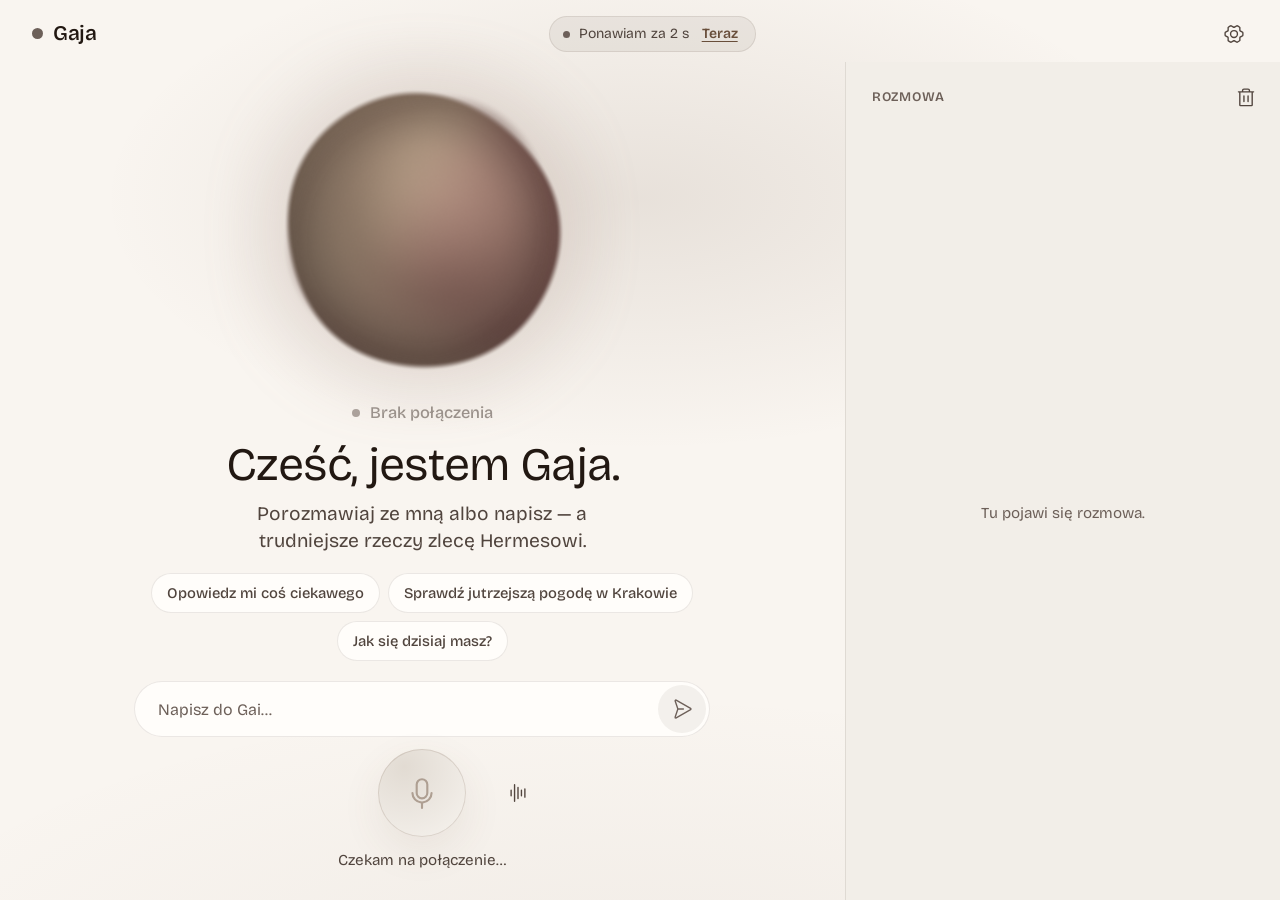
==== web/index.html @ 7e1a247a "Gaja voice adapter: baseline import Realtime Polish-first voice adapter (STT -> local LLM -> TTS) wi" ====
<!doctype html>
<html lang="pl">
<head>
  <meta charset="utf-8">
  <meta name="viewport" content="width=device-width, initial-scale=1, viewport-fit=cover">
  <meta name="color-scheme" content="dark light">
  <meta name="theme-color" content="#14110f" media="(prefers-color-scheme: dark)">
  <meta name="theme-color" content="#f6f2ec" media="(prefers-color-scheme: light)">
  <meta name="description" content="Gaja — głosowy asystent">
  <meta name="mobile-web-app-capable" content="yes">
  <meta name="apple-mobile-web-app-capable" content="yes">
  <meta name="apple-mobile-web-app-title" content="Gaja">
  <meta name="apple-mobile-web-app-status-bar-style" content="black-translucent">
  <title>Gaja</title>
  <link rel="manifest" href="manifest.webmanifest">
  <link rel="icon" href="icon.svg" type="image/svg+xml">
  <link rel="apple-touch-icon" href="icons/apple-touch-icon.png">
  <link rel="preload" href="fonts/bricolage-grotesque-latin.woff2" as="font" type="font/woff2" crossorigin>
  <link rel="stylesheet" href="style.css">
  <script>
    // set the theme before first paint (no flash): the saved choice, else the system's
    try { var th = JSON.parse(localStorage.getItem('gaja.settings') || '{}').theme; if (th === 'light' || th === 'dark') document.documentElement.dataset.theme = th; } catch (e) {}
  </script>
</head>
<body data-state="idle" data-emotion="neutral" data-empty="true" data-input="closed">
<div class="app" id="app">

  <header class="top">
    <h1 class="brand"><span class="brand-dot" aria-hidden="true"></span>Gaja</h1>
    <div class="sttnote" id="sttnote" role="status" hidden>
      <span class="sttnote-dot" aria-hidden="true"></span>
      <span id="sttnote-text">Mowa: tryb awaryjny</span>
    </div>
    <div class="conn" id="conn" role="status" hidden>
      <span class="conn-dot" aria-hidden="true"></span>
      <span id="conn-text">Łączę…</span>
      <button type="button" class="conn-retry" id="conn-retry" hidden data-i18n="conn.retry_now">Teraz</button>
    </div>
    <button type="button" class="icon-btn" id="btn-settings" data-i18n-aria="top.settings" aria-label="Ustawienia" aria-haspopup="dialog">
      <svg class="ico" aria-hidden="true"><use href="icons.svg#i-settings"/></svg>
    </button>
  </header>

  <div class="metrics" id="metrics" hidden role="group" data-i18n-aria="metrics.title" aria-label="Metryki opóźnień"></div>

  <div class="body" id="body">

    <main class="stage" id="stage">
      <div class="orb-wrap" id="orb-wrap">
        <canvas id="orb" aria-hidden="true"></canvas>
        <div class="orb-hit" id="orb-hit" aria-hidden="true"></div>
      </div>

      <div class="status" id="status" role="status" aria-live="polite">
        <span class="status-dot" aria-hidden="true"></span>
        <span class="status-text" id="status-text"></span>
      </div>

      <section class="empty" id="empty">
        <p class="empty-title" data-i18n="empty.title">Cześć, jestem Gaja.</p>
        <p class="empty-sub" data-i18n="empty.sub">Porozmawiaj ze mną albo napisz.</p>
        <div class="suggest" id="suggest" role="group" data-i18n-aria="empty.try" aria-label="Na początek"></div>
      </section>
    </main>

    <section class="chat" id="chat" data-i18n-aria="chat.region" aria-label="Rozmowa z Gają">
      <div class="chat-head">
        <h2 data-i18n="chat.title">Rozmowa</h2>
        <button type="button" class="icon-btn small" id="btn-clear" data-i18n-aria="chat.clear" data-i18n-title="chat.clear" aria-label="Wyczyść rozmowę">
          <svg class="ico" aria-hidden="true"><use href="icons.svg#i-trash"/></svg>
        </button>
      </div>
      <div class="chat-scroll" id="chat-scroll" tabindex="-1">
        <ol class="log" id="log"></ol>
      </div>
    </section>

    <div class="dock" id="dock">
      <div class="hermes" id="hermes" hidden></div>
      <section class="notice" id="notice" role="alert" hidden></section>

      <form class="typebar" id="typebar" autocomplete="off">
        <label class="sr-only" for="text-input" data-i18n="input.label">Napisz do Gai</label>
        <input id="text-input" type="text" enterkeyhint="send" data-i18n-ph="input.placeholder" placeholder="Napisz do Gai…" autocomplete="off" autocapitalize="sentences" maxlength="1000">
        <button type="submit" class="icon-btn send" id="btn-send" data-i18n-aria="input.send" aria-label="Wyślij">
          <svg class="ico" aria-hidden="true"><use href="icons.svg#i-send"/></svg>
        </button>
      </form>

      <div class="controls">
        <button type="button" class="icon-btn" id="btn-keyboard" data-i18n-aria="ctl.keyboard" aria-label="Pisz zamiast mówić" aria-pressed="false" aria-controls="typebar">
          <svg class="ico" aria-hidden="true"><use href="icons.svg#i-keyboard"/></svg>
        </button>

        <button type="button" class="mic" id="btn-mic" aria-label="Włącz mikrofon" aria-pressed="false">
          <span class="mic-ring" aria-hidden="true"></span>
          <svg class="ico ico-mic" aria-hidden="true"><use href="icons.svg#i-mic"/></svg>
          <svg class="ico ico-stop" aria-hidden="true"><use href="icons.svg#i-stop"/></svg>
        </button>

        <button type="button" class="icon-btn" id="btn-mode" aria-label="Tryb: wolne ręce">
          <svg class="ico ico-hf" aria-hidden="true"><use href="icons.svg#i-wave"/></svg>
          <svg class="ico ico-ptt" aria-hidden="true"><use href="icons.svg#i-record"/></svg>
        </button>
      </div>
      <p class="hint" id="hint"></p>
    </div>
  </div>
</div>

<div class="backdrop" id="backdrop" hidden></div>

<section class="sheet settings" id="settings" role="dialog" aria-modal="true" aria-labelledby="settings-title" inert>
  <div class="sheet-grip" id="settings-grip"><span class="grip-bar"></span></div>
  <div class="sheet-head">
    <h2 id="settings-title" data-i18n="settings.title">Ustawienia</h2>
    <button type="button" class="icon-btn small" id="settings-close" data-i18n-aria="settings.close" aria-label="Zamknij ustawienia">
      <svg class="ico" aria-hidden="true"><use href="icons.svg#i-close"/></svg>
    </button>
  </div>

  <div class="sheet-scroll">
    <div class="field" role="radiogroup" aria-labelledby="f-lang">
      <span class="field-label" id="f-lang" data-i18n="settings.lang">Język rozmowy</span>
      <div class="seg" data-setting="lang">
        <label><input type="radio" name="lang" value="pl"><span data-i18n="settings.lang_pl">Polski</span></label>
        <label><input type="radio" name="lang" value="en"><span data-i18n="settings.lang_en">English</span></label>
        <label><input type="radio" name="lang" value="auto"><span data-i18n="settings.lang_auto">Auto</span></label>
      </div>
      <p class="field-note" data-i18n="settings.lang_note"></p>
    </div>

    <div class="field" role="radiogroup" aria-labelledby="f-tts">
      <span class="field-label" id="f-tts" data-i18n="settings.voice">Głos</span>
      <div class="voices" id="voices"></div>
      <p class="field-note" id="voice-note"></p>
    </div>

    <div class="field" role="radiogroup" aria-labelledby="f-mode">
      <span class="field-label" id="f-mode" data-i18n="settings.mode">Mikrofon</span>
      <div class="seg" data-setting="mode">
        <label><input type="radio" name="mode" value="handsfree"><span data-i18n="settings.mode_hf">Wolne ręce</span></label>
        <label><input type="radio" name="mode" value="ptt"><span data-i18n="settings.mode_ptt">Przytrzymaj</span></label>
      </div>
      <p class="field-note" id="mode-note"></p>
    </div>

    <div class="field">
      <label class="field-label" for="set-mic" data-i18n="settings.mic_device">Urządzenie wejściowe</label>
      <select id="set-mic" class="select"></select>
      <p class="field-note" id="mic-note"></p>
    </div>

    <div class="field row">
      <div class="field-text">
        <label class="field-title" for="set-bargein" data-i18n="settings.bargein">Przerywanie głosem</label>
        <p class="field-note" data-i18n="settings.bargein_note"></p>
      </div>
      <span class="switch">
        <input id="set-bargein" type="checkbox" role="switch">
        <span class="switch-track" aria-hidden="true"></span>
      </span>
    </div>

    <div class="field" role="radiogroup" aria-labelledby="f-theme">
      <span class="field-label" id="f-theme" data-i18n="settings.theme">Wygląd</span>
      <div class="seg" data-setting="theme">
        <label><input type="radio" name="theme" value="system"><span data-i18n="settings.theme_system">Systemowy</span></label>
        <label><input type="radio" name="theme" value="light"><span data-i18n="settings.theme_light">Jasny</span></label>
        <label><input type="radio" name="theme" value="dark"><span data-i18n="settings.theme_dark">Ciemny</span></label>
      </div>
    </div>

    <div class="field row">
      <div class="field-text">
        <label class="field-title" for="set-metrics" data-i18n="settings.metrics">Pokaż metryki</label>
        <p class="field-note" data-i18n="settings.metrics_note"></p>
      </div>
      <span class="switch">
        <input id="set-metrics" type="checkbox" role="switch">
        <span class="switch-track" aria-hidden="true"></span>
      </span>
    </div>

    <div class="diag">
      <span class="field-label" data-i18n="settings.diag">Diagnostyka</span>
      <p class="settings-foot" id="settings-foot"></p>
    </div>

    <div class="field">
      <a class="btn small" href="record.html" id="set-record">
        <svg class="ico" aria-hidden="true"><use href="icons.svg#i-record"/></svg><span data-i18n="settings.record_link">Nagraj próbki słowa kluczowego</span>
      </a>
    </div>
  </div>
</section>

<div class="toast" id="toast" role="alert" hidden></div>

<script type="module" src="app.js"></script>
</body>
</html>
---- web/style.css ----
/* Gaja - a voice-first companion.
   One living element (the orb), a calm transcript, one primary control.
   OKLCH tokens, dark + light (system by default, `data-theme` overrides).
   Shape system: pills for anything you touch, 28px sheets, 22px cards, 20px bubbles. */

@font-face {
  font-family: 'Bricolage Grotesque';
  src: url('fonts/bricolage-grotesque-latin-ext.woff2') format('woff2');
  font-weight: 200 800;
  font-display: swap;
  unicode-range: U+0100-02BA, U+02BD-02C5, U+02C7-02CC, U+02CE-02D7, U+02DD-02FF, U+0304, U+0308, U+0329,
    U+1D00-1DBF, U+1E00-1E9F, U+1EF2-1EFF, U+2020, U+20A0-20AB, U+20AD-20C0, U+2113, U+2C60-2C7F, U+A720-A7FF;
}
@font-face {
  font-family: 'Bricolage Grotesque';
  src: url('fonts/bricolage-grotesque-latin.woff2') format('woff2');
  font-weight: 200 800;
  font-display: swap;
  unicode-range: U+0000-00FF, U+0131, U+0152-0153, U+02BB-02BC, U+02C6, U+02DA, U+02DC, U+0304, U+0308, U+0329,
    U+2000-206F, U+20AC, U+2122, U+2191, U+2193, U+2212, U+2215, U+FEFF, U+FFFD;
}

/* ------------------------------------------------------------------------------- tokens */

:root {
  color-scheme: dark;

  --bg: oklch(0.155 0.011 55);
  --bg-raised: oklch(0.21 0.013 55);
  --bg-raised-2: oklch(0.255 0.015 55);
  --bg-sunk: oklch(0.125 0.01 55);
  --line: oklch(1 0 0 / 0.085);
  --line-strong: oklch(1 0 0 / 0.17);
  --veil: oklch(1 0 0 / 0.06);          /* hover / pressed wash */
  --text: oklch(0.955 0.01 78);
  --text-2: oklch(0.79 0.012 70);
  --text-3: oklch(0.66 0.012 65);
  --ink: oklch(0.18 0.015 55);          /* text on accent fills */
  --shadow: oklch(0.05 0.01 55 / 0.55);
  --scrim: oklch(0.06 0.01 55 / 0.55);

  --accent: oklch(0.8 0.1 55);          /* the orb pushes its live colour here (app.js) */
  --hermes: oklch(0.84 0.09 195);
  --danger: oklch(0.74 0.14 25);
  --warn: oklch(0.82 0.12 80);

  --bubble-you: color-mix(in oklch, var(--accent) 17%, var(--bg-raised));
  --bubble-gaja: var(--bg-raised);
  --seg-on-bg: oklch(0.94 0.012 78);
  --seg-on-fg: oklch(0.18 0.015 55);

  --emo-l: 0.8;
  --emo-c: 0.13;

  --font: 'Bricolage Grotesque', ui-sans-serif, system-ui, -apple-system, 'Segoe UI', Roboto, sans-serif;
  --mono: ui-monospace, 'SF Mono', 'JetBrains Mono', Menlo, Consolas, monospace;

  --ease: cubic-bezier(0.22, 1, 0.36, 1);
  --ease-in-out: cubic-bezier(0.65, 0, 0.35, 1);

  --safe-t: env(safe-area-inset-top, 0px);
  --safe-r: env(safe-area-inset-right, 0px);
  --safe-b: env(safe-area-inset-bottom, 0px);
  --safe-l: env(safe-area-inset-left, 0px);

  --chat-w: clamp(320px, 34vw, 480px);
}

:root[data-theme='light'] {
  color-scheme: light;
  --bg: oklch(0.972 0.008 80);
  --bg-raised: oklch(0.995 0.004 80);
  --bg-raised-2: oklch(0.945 0.01 80);
  --bg-sunk: oklch(0.935 0.01 80);
  --line: oklch(0.3 0.03 55 / 0.1);
  --line-strong: oklch(0.3 0.03 55 / 0.2);
  --veil: oklch(0.3 0.03 55 / 0.06);
  --text: oklch(0.22 0.02 55);
  --text-2: oklch(0.4 0.02 55);
  --text-3: oklch(0.5 0.02 55);
  --ink: oklch(0.995 0.004 80);
  --shadow: oklch(0.3 0.04 55 / 0.2);
  --scrim: oklch(0.25 0.03 55 / 0.35);
  --accent: oklch(0.55 0.13 45);
  --hermes: oklch(0.5 0.09 205);
  --danger: oklch(0.5 0.18 25);
  --warn: oklch(0.52 0.12 70);
  --bubble-you: color-mix(in oklch, var(--accent) 13%, var(--bg-raised));
  --seg-on-bg: oklch(0.24 0.02 55);
  --seg-on-fg: oklch(0.985 0.005 80);
  --emo-l: 0.6;
  --emo-c: 0.15;
}
@media (prefers-color-scheme: light) {
  :root:not([data-theme]) {
    color-scheme: light;
    --bg: oklch(0.972 0.008 80);
    --bg-raised: oklch(0.995 0.004 80);
    --bg-raised-2: oklch(0.945 0.01 80);
    --bg-sunk: oklch(0.935 0.01 80);
    --line: oklch(0.3 0.03 55 / 0.1);
    --line-strong: oklch(0.3 0.03 55 / 0.2);
    --veil: oklch(0.3 0.03 55 / 0.06);
    --text: oklch(0.22 0.02 55);
    --text-2: oklch(0.4 0.02 55);
    --text-3: oklch(0.5 0.02 55);
    --ink: oklch(0.995 0.004 80);
    --shadow: oklch(0.3 0.04 55 / 0.2);
    --scrim: oklch(0.25 0.03 55 / 0.35);
    --accent: oklch(0.55 0.13 45);
    --hermes: oklch(0.5 0.09 205);
    --danger: oklch(0.5 0.18 25);
    --bubble-you: color-mix(in oklch, var(--accent) 13%, var(--bg-raised));
    --seg-on-bg: oklch(0.24 0.02 55);
    --seg-on-fg: oklch(0.985 0.005 80);
    --emo-l: 0.6;
    --emo-c: 0.15;
  }
}

/* ------------------------------------------------------------------------------- base */

*, *::before, *::after { box-sizing: border-box; }
[hidden] { display: none !important; }

html, body { height: 100%; margin: 0; }
body {
  font-family: var(--font);
  font-size: 16px;
  line-height: 1.45;
  color: var(--text);
  background: var(--bg);
  -webkit-font-smoothing: antialiased;
  -moz-osx-font-smoothing: grayscale;
  text-rendering: optimizeLegibility;
  overflow: hidden;
  overscroll-behavior: none;
  -webkit-tap-highlight-color: transparent;
  touch-action: manipulation;
  -webkit-text-size-adjust: 100%;
}

button { font: inherit; color: inherit; background: none; border: 0; padding: 0; cursor: pointer; }
input { font: inherit; color: inherit; }
h1, h2, h3, p, ol { margin: 0; }
ol { padding: 0; list-style: none; }

.sr-only {
  position: absolute; width: 1px; height: 1px; margin: -1px; padding: 0; overflow: hidden;
  clip: rect(0 0 0 0); white-space: nowrap; border: 0;
}

:focus-visible { outline: 2px solid var(--accent); outline-offset: 3px; border-radius: 12px; }

.ico { width: 22px; height: 22px; flex: none; fill: currentColor; }

/* ------------------------------------------------------------------------------- shell */

.app {
  position: relative;
  display: grid;
  grid-template-rows: auto auto minmax(0, 1fr);
  height: var(--app-h, 100dvh);
  padding-left: var(--safe-l);
  padding-right: var(--safe-r);
  isolation: isolate;
  overflow: clip; /* the orb's glow is wider than the screen: it must not stretch the page (mobile browsers widen the layout viewport) */
}
.app > .top { grid-row: 1; }
.app > .metrics { grid-row: 2; }
.app > .body { grid-row: 3; }

/* atmosphere: a very soft wash of the live accent behind the orb */
.app::before {
  content: '';
  position: absolute;
  inset: 0;
  z-index: -1;
  background:
    radial-gradient(60% 40% at 50% 22%, color-mix(in oklch, var(--accent) 12%, transparent), transparent 70%),
    radial-gradient(90% 50% at 50% 112%, color-mix(in oklch, var(--accent) 6%, transparent), transparent 70%);
  pointer-events: none;
}

.body {
  display: grid;
  min-height: 0;
  grid-template-columns: minmax(0, 1fr);
  grid-template-rows: 1fr 0fr auto;
  grid-template-areas: 'stage' 'chat' 'dock';
  transition: grid-template-rows 600ms var(--ease);
}
body[data-empty='false'] .body { grid-template-rows: minmax(120px, 7fr) minmax(0, 9fr) auto; }
body[data-empty='false'][data-fill='mid'] .body { grid-template-rows: minmax(120px, 6fr) minmax(0, 10fr) auto; }
body[data-empty='false'][data-fill='high'] .body { grid-template-rows: minmax(120px, 5fr) minmax(0, 11fr) auto; }
.stage { grid-area: stage; }
.chat { grid-area: chat; }
.dock { grid-area: dock; }

/* ------------------------------------------------------------------------------- top bar */

.top {
  display: flex;
  align-items: center;
  justify-content: space-between;
  gap: 12px;
  padding: calc(var(--safe-t) + 8px) 12px 2px 22px;
  min-height: 58px;
}
.brand {
  display: flex;
  align-items: center;
  gap: 10px;
  font-size: 1.3rem;
  font-weight: 560;
  letter-spacing: -0.02em;
  color: var(--text);
}
.brand-dot {
  width: 11px; height: 11px;
  border-radius: 50%;
  background: var(--accent);
  box-shadow: 0 0 0 4px color-mix(in oklch, var(--accent) 22%, transparent);
  transition: background-color 400ms var(--ease);
}
body[data-state='offline'] .brand-dot { background: var(--text-3); box-shadow: none; }

.conn {
  display: flex;
  align-items: center;
  gap: 9px;
  min-height: 36px;
  min-width: 0;
  margin-left: auto;
  padding: 0 14px;
  border-radius: 999px;
  background: var(--veil);
  box-shadow: inset 0 0 0 1px var(--line);
  color: var(--text-2);
  font-size: 0.875rem;
  white-space: nowrap;
  animation: fade-in 400ms var(--ease) both;
}
.sttnote {
  display: flex;
  align-items: center;
  gap: 8px;
  min-height: 32px;
  min-width: 0;
  margin-left: auto;
  padding: 0 12px;
  border-radius: 999px;
  background: color-mix(in oklch, var(--warn) 12%, transparent);
  box-shadow: inset 0 0 0 1px color-mix(in oklch, var(--warn) 34%, transparent);
  color: var(--warn);
  font-size: 0.82rem;
  white-space: nowrap;
  animation: fade-in 400ms var(--ease) both;
}
.sttnote[hidden] { display: none; }
.sttnote ~ .conn { margin-left: 0; }
.sttnote-dot { width: 7px; height: 7px; border-radius: 50%; background: var(--warn); flex: none; }

.conn[data-kind='open'] .conn-dot { background: oklch(0.72 0.15 150); animation: none; }
.conn-dot {
  width: 7px; height: 7px; border-radius: 50%;
  background: var(--text-3);
  animation: soft-pulse 2.4s var(--ease-in-out) infinite;
}
.conn-retry {
  padding: 0 4px;
  min-height: 32px;
  color: var(--accent);
  font-weight: 600;
  text-decoration: underline;
  text-underline-offset: 3px;
  text-decoration-thickness: 1px;
}

.icon-btn {
  position: relative;
  display: grid;
  place-items: center;
  width: 52px; height: 52px;
  border-radius: 50%;
  color: var(--text-2);
  transition-property: background-color, color, scale;
  transition-duration: 180ms;
  transition-timing-function: var(--ease);
}
.icon-btn::after { content: ''; position: absolute; inset: -4px; } /* 60px hit area */
.icon-btn.small { width: 44px; height: 44px; }
.icon-btn[aria-pressed='true'], .icon-btn[aria-expanded='true'] { color: var(--accent); background: var(--veil); }
.icon-btn:active { scale: 0.94; }
@media (hover: hover) {
  .icon-btn:hover { background: var(--veil); color: var(--text); }
}

/* ------------------------------------------------------------------------------- metrics */

.metrics {
  display: flex;
  gap: 8px;
  padding: 6px 16px 8px 22px;
  overflow-x: auto;
  scrollbar-width: none;
  font-family: var(--mono);
  font-size: 11.5px;
  color: var(--text-3);
  white-space: nowrap;
  font-variant-numeric: tabular-nums;
}
.metrics::-webkit-scrollbar { display: none; }
.metrics .m {
  display: inline-flex;
  align-items: baseline;
  gap: 6px;
  padding: 4px 10px;
  border-radius: 999px;
  background: var(--veil);
  box-shadow: inset 0 0 0 1px var(--line);
}
.metrics .m b { font-weight: 600; color: var(--text); }
.metrics .m.bad b { color: var(--danger); }
.metrics .m em { font-style: normal; opacity: 0.8; }
.metrics .wait { padding: 4px 0; }

/* ------------------------------------------------------------------------------- stage */

.stage {
  position: relative;
  display: flex;
  flex-direction: column;
  align-items: center;
  min-height: 0;
  min-width: 0;
}

.orb-wrap {
  position: relative;
  flex: 1 1 0;
  width: 100%;
  min-height: 0;
  container-type: size;
}
#orb {
  position: absolute;
  left: 50%; top: 50%;
  translate: -50% -50%;
  width: min(122cqw, 146cqh, 900px);
  height: min(122cqw, 146cqh, 900px);
  pointer-events: none;
}
.orb-hit {
  position: absolute;
  left: 50%; top: 50%;
  translate: -50% -50%;
  width: min(66cqw, 94cqh);
  aspect-ratio: 1;
  border-radius: 50%;
  cursor: default;
}
body[data-state='speaking'] .orb-hit, body[data-interrupt='true'] .orb-hit { cursor: pointer; }

.status {
  display: flex;
  align-items: center;
  justify-content: center;
  gap: 10px;
  min-height: 30px;
  padding: 0 20px 4px;
  font-size: 1.02rem;
  font-weight: 500;
  letter-spacing: -0.005em;
  color: var(--text-2);
  text-align: center;
}
.status-dot {
  width: 8px; height: 8px;
  border-radius: 50%;
  background: var(--accent);
  flex: none;
  transition: background-color 300ms var(--ease);
}
body[data-state='idle'] .status-dot, body[data-state='offline'] .status-dot { background: var(--text-3); }
body[data-state='speaking'] .status-text, body[data-state='user'] .status-text { color: var(--text); }
body[data-state='thinking'] .status-dot, body[data-state='user'] .status-dot, body[data-state='speaking'] .status-dot { animation: soft-pulse 1.6s var(--ease-in-out) infinite; }
body[data-state='error'] .status-dot { background: var(--danger); }
body[data-state='error'] .status-text { color: var(--danger); }
.status-text { transition: color 300ms var(--ease), opacity 200ms var(--ease); }
.status-text[data-swap='true'] { opacity: 0; }
.status[data-emo] .status-dot { background: oklch(var(--emo-l) var(--emo-c) var(--emo-h, 55)); }

.empty {
  flex: none;
  width: 100%;
  max-width: 40rem;
  padding: 6px 24px 14px;
  text-align: center;
  animation: fade-in 900ms var(--ease) 250ms both;
}
body[data-empty='false'] .empty { display: none; }
body[data-notice]:not([data-notice='']) .empty-sub, body[data-notice]:not([data-notice='']) .suggest { display: none; } /* a notice needs the room */
.empty-title { font-size: clamp(1.9rem, 1.3rem + 2.6vw, 2.9rem); font-weight: 380; letter-spacing: -0.022em; line-height: 1.1; text-wrap: balance; }
.empty-sub { margin: 8px auto 0; max-width: 26rem; font-size: clamp(1rem, 0.95rem + 0.5vw, 1.2rem); color: var(--text-2); text-wrap: balance; }
.suggest { display: flex; flex-wrap: wrap; justify-content: center; gap: 8px; margin-top: 18px; }
.suggest button {
  min-height: 40px;
  padding: 0 16px;
  border-radius: 999px;
  background: var(--bg-raised);
  box-shadow: inset 0 0 0 1px var(--line);
  color: var(--text-2);
  font-size: 0.92rem;
  font-weight: 500;
  transition-property: background-color, color, scale;
  transition-duration: 160ms;
  transition-timing-function: var(--ease);
}
.suggest button:active { scale: 0.96; }
@media (hover: hover) { .suggest button:hover { color: var(--text); background: var(--bg-raised-2); } }

/* ------------------------------------------------------------------------------- chat */

.chat {
  display: flex;
  flex-direction: column;
  min-height: 0;
  min-width: 0;
  overflow: hidden;
  transition: opacity 400ms var(--ease) 100ms, visibility 0s;
}
body[data-empty='true'] .chat { opacity: 0; visibility: hidden; transition: opacity 200ms var(--ease), visibility 0s linear 400ms; }
.chat-head { display: none; align-items: center; justify-content: space-between; padding: 14px 12px 6px 26px; }
.chat-head h2 { font-size: 0.82rem; font-weight: 600; letter-spacing: 0.06em; text-transform: uppercase; color: var(--text-3); }

.chat-scroll {
  flex: 1;
  min-height: 0;
  overflow-y: auto;
  overscroll-behavior: contain;
  scrollbar-width: thin;
  scrollbar-color: var(--line-strong) transparent;
  -webkit-overflow-scrolling: touch;
  mask-image: linear-gradient(to bottom, transparent 0, #000 22px, #000 calc(100% - 10px), transparent);
}
.log { display: flex; flex-direction: column; gap: 12px; padding: 14px 16px 14px; min-height: 100%; justify-content: flex-end; }
.log:empty::before {
  content: attr(data-empty-text);
  margin: auto;
  padding: 24px;
  color: var(--text-3);
  font-size: 0.95rem;
  text-align: center;
}
.log:empty { justify-content: center; }

.msg { display: flex; flex-direction: column; max-width: 100%; animation: rise-in 380ms var(--ease) both; }
.msg.you { align-items: flex-end; }
.msg.gaja { align-items: flex-start; }
.msg-meta {
  display: flex; align-items: baseline; gap: 8px;
  margin: 0 8px 4px;
  font-size: 0.72rem;
  color: var(--text-3);
  font-variant-numeric: tabular-nums;
}
.msg .who { font-weight: 600; letter-spacing: 0.02em; }
.msg.gaja .who { color: var(--accent); }
.msg .tag { padding: 0 8px; border-radius: 999px; background: var(--veil); color: var(--text-2); font-size: 0.7rem; }

.bubble {
  max-width: min(92%, 36rem);
  padding: 10px 15px 11px;
  border-radius: 20px;
  font-size: 1.04rem;
  line-height: 1.42;
  text-wrap: pretty;
  overflow-wrap: anywhere;
}
.msg.you .bubble { background: var(--bubble-you); border-bottom-right-radius: 7px; color: var(--text); }
.msg.gaja .bubble { background: var(--bubble-gaja); border-bottom-left-radius: 7px; box-shadow: inset 0 0 0 1px var(--line); }
.msg.gaja.cut .bubble { opacity: 0.72; }

/* sentences: queued (dim) -> playing (lit, tinted by the emotion) -> done */
.sent {
  --emo: var(--accent);
  color: var(--text-2);
  border-radius: 0.4em;
  padding: 0.04em 0.12em;
  margin: 0 -0.12em;
  -webkit-box-decoration-break: clone;
  box-decoration-break: clone;
  transition-property: background-color, color, box-shadow;
  transition-duration: 320ms;
  transition-timing-function: var(--ease);
}
.sent[data-state='playing'] {
  color: var(--text);
  background: color-mix(in oklch, var(--emo) 26%, transparent);
  box-shadow: 0 0 0 0.12em color-mix(in oklch, var(--emo) 26%, transparent);
}
.sent[data-state='done'] { color: var(--text); }
.sent[data-state='cut'] { color: var(--text-3); text-decoration: line-through; text-decoration-color: color-mix(in oklch, var(--text-3) 50%, transparent); }
.sent[data-emo] { --emo: oklch(var(--emo-l) var(--emo-c) var(--emo-h, 55)); }
.sent[data-emo='happy'] { --emo-h: 88; }
.sent[data-emo='excited'] { --emo-h: 45; }
.sent[data-emo='calm'] { --emo-h: 225; }
.sent[data-emo='sad'] { --emo-h: 268; }
.sent[data-emo='serious'] { --emo-h: 305; }
.sent[data-emo='laugh'] { --emo-h: 68; }
.sent[data-emo='sigh'] { --emo-h: 250; }
.sent[data-emo='fast'] { --emo-h: 20; }
.sent[data-emo='slow'] { --emo-h: 195; }
.sent[data-emo='neutral'] { --emo: var(--accent); }
.emo-dot { display: inline-block; width: 0.42em; height: 0.42em; margin-right: 0.38em; border-radius: 50%; background: var(--emo); vertical-align: 0.1em; }
.style-badge { display: none; margin-left: 6px; font-family: var(--mono); font-size: 0.68em; color: var(--text-3); white-space: nowrap; }
body[data-style-badges='on'] .style-badge { display: inline; }

.tail { color: var(--text-3); }
.tail.plain { color: var(--text); }
.tail.streaming::after {
  content: '';
  display: inline-block;
  width: 2px; height: 1em;
  margin-left: 3px;
  vertical-align: -0.12em;
  border-radius: 1px;
  background: var(--accent);
  animation: caret 1s steps(1) infinite;
}
.tail:empty { display: none; }

/* the user is talking: a live equaliser bubble */
.msg.you.ghost .bubble {
  display: flex; align-items: center; gap: 10px;
  background: transparent;
  box-shadow: inset 0 0 0 1px color-mix(in oklch, var(--accent) 45%, transparent);
  color: var(--text-2);
}
.eq { display: inline-flex; align-items: center; gap: 3px; height: 20px; }
.eq i {
  display: block; width: 3px; height: 20px; border-radius: 2px;
  background: var(--accent);
  transform-origin: 50% 50%;
  scale: 1 min(1, calc(0.22 + var(--mic-lvl, 0) * var(--k, 1)));
  transition: scale 90ms linear;
}
.eq i:nth-child(1) { --k: 1.1; } .eq i:nth-child(2) { --k: 1.7; } .eq i:nth-child(3) { --k: 2.3; }
.eq i:nth-child(4) { --k: 1.5; } .eq i:nth-child(5) { --k: 0.9; }
.msg.you.ghost.busy .eq i { animation: eq 900ms var(--ease-in-out) infinite; scale: 1 0.4; transition: none; }
.msg.you.ghost.busy .eq i:nth-child(2) { animation-delay: 120ms; } .msg.you.ghost.busy .eq i:nth-child(3) { animation-delay: 240ms; }
.msg.you.ghost.busy .eq i:nth-child(4) { animation-delay: 360ms; } .msg.you.ghost.busy .eq i:nth-child(5) { animation-delay: 480ms; }

.msg.note { align-items: center; }
.note-body {
  max-width: 92%;
  padding: 6px 14px;
  border-radius: 16px;
  background: var(--veil);
  font-size: 0.86rem;
  color: var(--text-2);
  text-align: center;
  text-wrap: balance;
}
.msg.note.hermes .note-body { color: var(--hermes); background: color-mix(in oklch, var(--hermes) 10%, transparent); }
.msg.note.tool { margin-block: -2px; }
.tool-chip {
  display: inline-flex; align-items: center; gap: 7px;
  max-width: 92%;
  padding: 4px 12px 4px 10px;
  border-radius: 999px;
  background: var(--veil);
  box-shadow: inset 0 0 0 1px var(--line);
  font-size: 0.82rem;
  color: var(--text-2);
}
.tool-chip > span:last-child { min-width: 0; overflow: hidden; text-overflow: ellipsis; white-space: nowrap; }
.tool-glyph { font-size: 0.95em; line-height: 1; }
.tool-chip.fail { color: var(--danger); box-shadow: inset 0 0 0 1px color-mix(in oklch, var(--danger) 35%, transparent); }
.msg.note.error .note-body { color: var(--danger); background: color-mix(in oklch, var(--danger) 10%, transparent); }

/* ------------------------------------------------------------------------------- dock */

.dock {
  position: relative;
  display: flex;
  flex-direction: column;
  align-items: center;
  gap: 10px;
  min-width: 0;
  padding: 6px 16px max(18px, calc(var(--safe-b) + 6px));
}

.notice {
  width: min(34rem, 100%);
  padding: 18px 18px 16px;
  border-radius: 22px;
  background: var(--bg-raised);
  box-shadow: inset 0 0 0 1px var(--line), 0 20px 50px var(--shadow);
  animation: rise-in 500ms var(--ease) both;
}
.notice h3 { margin: 0 0 6px; font-size: 1.12rem; font-weight: 600; letter-spacing: -0.01em; }
.notice p { color: var(--text-2); font-size: 0.93rem; text-wrap: pretty; }
.notice p + code, .notice code + p { margin-top: 10px; }
.notice code {
  display: block;
  margin-top: 12px;
  padding: 11px 14px;
  border-radius: 14px;
  background: var(--bg-sunk);
  box-shadow: inset 0 0 0 1px var(--line);
  font-family: var(--mono);
  font-size: 12px;
  line-height: 1.5;
  color: var(--text);
  white-space: pre-wrap;
  overflow-wrap: anywhere;
  user-select: all;
}
.notice .actions { display: flex; flex-wrap: wrap; gap: 8px; margin-top: 14px; }

.btn {
  display: inline-flex; align-items: center; justify-content: center; gap: 8px;
  min-height: 44px; padding: 0 18px;
  border-radius: 999px;
  background: var(--veil);
  box-shadow: inset 0 0 0 1px var(--line);
  color: var(--text);
  font-weight: 500;
  font-size: 0.95rem;
  transition-property: background-color, scale;
  transition-duration: 160ms;
  transition-timing-function: var(--ease);
}
.btn.small { min-height: 38px; padding: 0 16px; font-size: 0.88rem; }
.btn.primary { background: var(--accent); color: var(--ink); box-shadow: none; font-weight: 600; }
.btn:active { scale: 0.96; }
@media (hover: hover) { .btn:hover { background: var(--line); } .btn.primary:hover { background: color-mix(in oklch, var(--accent), white 10%); } }

/* Hermes cards */
.hermes { display: flex; flex-direction: column; gap: 8px; width: min(36rem, 100%); }
.hcard {
  position: relative;
  border-radius: 22px;
  background: color-mix(in oklch, var(--hermes) 9%, var(--bg-raised));
  box-shadow: inset 0 0 0 1px color-mix(in oklch, var(--hermes) 30%, transparent), 0 12px 32px var(--shadow);
  overflow: hidden;
  animation: rise-in 420ms var(--ease) both;
}
.hcard[data-state='error'] { background: color-mix(in oklch, var(--danger) 9%, var(--bg-raised)); box-shadow: inset 0 0 0 1px color-mix(in oklch, var(--danger) 38%, transparent), 0 12px 32px var(--shadow); }
.hrow { display: flex; align-items: center; }
.hcard-head { display: flex; align-items: center; gap: 12px; flex: 1; min-width: 0; min-height: 58px; padding: 10px 14px 10px 16px; text-align: left; }
.hcancel {
  display: inline-flex; align-items: center; gap: 6px; flex: none;
  min-height: 40px; margin-right: 4px; padding: 0 14px 0 12px;
  border-radius: 999px;
  background: var(--veil);
  box-shadow: inset 0 0 0 1px var(--line-strong);
  color: var(--text);
  font-size: 0.86rem; font-weight: 600;
  transition: background-color 180ms var(--ease), scale 90ms linear, opacity 180ms;
}
.hcancel[hidden] { display: none; }
.hcancel .ico { width: 14px; height: 14px; color: var(--danger); }
.hcancel:active { scale: 0.96; }
.hcancel:disabled { opacity: 0.55; cursor: default; }
@media (hover: hover) { .hcancel:not(:disabled):hover { background: var(--line); } }
@media (max-width: 440px) { .hcancel { padding: 0; width: 40px; justify-content: center; } .hcancel-text { display: none; } .hcard-head { gap: 10px; padding-right: 8px; } }
.hcard[data-state='cancelled'] .hglyph { color: var(--text-3); }
li[data-kind='cancelled'] .sdot { background: var(--text-3); }
.hglyph { display: grid; place-items: center; width: 26px; height: 26px; flex: none; color: var(--hermes); }
.hcard[data-state='error'] .hglyph { color: var(--danger); }
.hglyph .ico { width: 22px; height: 22px; }
.htext { flex: 1; min-width: 0; display: flex; flex-direction: column; }
.htitle { font-size: 0.96rem; font-weight: 600; letter-spacing: -0.005em; }
.hsub { font-size: 0.86rem; color: var(--text-2); white-space: nowrap; overflow: hidden; text-overflow: ellipsis; }
.helapsed { font-size: 0.85rem; color: var(--text-2); font-variant-numeric: tabular-nums; white-space: nowrap; }
.hchev { display: grid; place-items: center; color: var(--text-3); transition: rotate 320ms var(--ease); }
.hchev .ico { width: 18px; height: 18px; }
.hcard[data-open='true'] .hchev { rotate: 180deg; }
.hbar { height: 2px; overflow: hidden; }
.hbar i { display: block; width: 38%; height: 100%; background: var(--hermes); border-radius: 2px; animation: slide 1.5s var(--ease-in-out) infinite; }
.hcard:not([data-state='working']) .hbar { visibility: hidden; }

.hbody { display: grid; grid-template-rows: 0fr; transition: grid-template-rows 360ms var(--ease); }
.hcard[data-open='true'] .hbody { grid-template-rows: 1fr; }
.hbody-inner { min-height: 0; overflow: hidden; padding: 0 16px; }
.hcard[data-open='true'] .hbody-inner { padding-bottom: 12px; }
.htask { margin-top: 2px; padding-top: 10px; border-top: 1px solid var(--line); font-size: 1.02rem; font-weight: 500; text-wrap: balance; }
.hsteps { display: flex; flex-direction: column; gap: 10px; margin-top: 12px; max-height: min(26dvh, 14rem); overflow-y: auto; overscroll-behavior: contain; }
.hsteps li { position: relative; display: grid; grid-template-columns: 14px 1fr auto; gap: 10px; align-items: start; font-size: 0.9rem; }
.hsteps li:not(:last-child)::before { content: ''; position: absolute; left: 3.5px; top: 14px; bottom: -12px; width: 1px; background: var(--line-strong); }
.sdot { width: 8px; height: 8px; margin-top: 6px; border-radius: 50%; background: var(--hermes); }
li[data-kind='done'] .sdot { background: oklch(0.72 0.15 150); }
li[data-kind='error'] .sdot { background: var(--danger); }
li[data-kind='live'] .sdot { animation: soft-pulse 1.4s var(--ease-in-out) infinite; }
li[data-kind='live'] { color: var(--text-3); }
.scol b { display: block; font-size: 0.78rem; font-weight: 600; letter-spacing: 0.04em; text-transform: uppercase; color: var(--text-3); }
.scol p { margin-top: 1px; color: var(--text); text-wrap: pretty; overflow-wrap: anywhere; }
.hsteps time { font-size: 0.78rem; color: var(--text-3); font-variant-numeric: tabular-nums; padding-top: 3px; }
.hfoot { display: flex; justify-content: flex-end; margin-top: 10px; }

.typebar {
  display: none;
  align-items: center;
  gap: 4px;
  width: min(36rem, 100%);
  padding: 4px 4px 4px 22px;
  border-radius: 999px;
  background: var(--bg-raised);
  box-shadow: inset 0 0 0 1px var(--line);
  transition: box-shadow 180ms var(--ease);
}
body[data-input='open'] .typebar { display: flex; animation: rise-in 360ms var(--ease) both; }
.typebar:focus-within { box-shadow: inset 0 0 0 1.5px var(--accent); }
.typebar input {
  flex: 1;
  min-width: 0;
  height: 48px;
  background: none;
  border: 0;
  outline: 0;
  font-size: 16px; /* >= 16px keeps iOS Safari from zooming the page on focus */
  color: var(--text);
}
.typebar input::placeholder { color: var(--text-3); }
.typebar .send { color: var(--ink); background: var(--accent); width: 48px; height: 48px; }
.typebar .send:disabled { background: var(--veil); color: var(--text-3); cursor: default; }
.typebar .send:active:not(:disabled) { scale: 0.92; }

.controls {
  display: grid;
  grid-template-columns: 1fr auto 1fr;
  align-items: center;
  width: min(26rem, 100%);
}
.controls > :first-child { justify-self: end; margin-right: 26px; }
.controls > :last-child { justify-self: start; margin-left: 26px; }

.mic {
  position: relative;
  display: grid;
  place-items: center;
  width: 88px; height: 88px;
  border-radius: 50%;
  color: var(--accent);
  background: radial-gradient(120% 120% at 30% 20%, color-mix(in oklch, var(--accent) 24%, var(--bg-raised-2)), var(--bg-raised));
  box-shadow:
    inset 0 0 0 1px color-mix(in oklch, var(--accent) 34%, transparent),
    0 14px 40px color-mix(in oklch, var(--accent) 18%, transparent);
  transition-property: background, color, box-shadow, scale, opacity;
  transition-duration: 260ms;
  transition-timing-function: var(--ease);
  --lvl: 0;
  touch-action: none;
  user-select: none;
  -webkit-user-select: none;
  -webkit-touch-callout: none;
}
.mic .ico { width: 34px; height: 34px; grid-area: 1 / 1; transition: opacity 180ms var(--ease), scale 220ms var(--ease), filter 220ms var(--ease); }
.mic .ico-stop { opacity: 0; scale: 0.25; filter: blur(4px); }
.mic-ring {
  position: absolute; inset: -9px;
  border-radius: 50%;
  border: 1.5px solid var(--accent);
  opacity: 0;
  scale: calc(1 + var(--lvl) * 0.28);
  transition: opacity 200ms var(--ease);
  pointer-events: none;
}
.mic:active { scale: 0.96; }
.mic.is-on { color: var(--ink); background: var(--accent); box-shadow: 0 14px 44px color-mix(in oklch, var(--accent) 34%, transparent); }
.mic.is-on .mic-ring { opacity: calc(0.25 + var(--lvl) * 0.75); }
.mic.is-held { scale: 1.07; }
.mic.is-interrupt .ico-mic { opacity: 0; scale: 0.25; filter: blur(4px); }
.mic.is-interrupt .ico-stop { opacity: 1; scale: 1; filter: none; }
.mic.is-interrupt {
  color: var(--accent);
  background: color-mix(in oklch, var(--accent) 20%, var(--bg-raised));
  box-shadow: inset 0 0 0 1.5px color-mix(in oklch, var(--accent) 75%, transparent), 0 14px 44px color-mix(in oklch, var(--accent) 26%, transparent);
}
.mic:disabled { opacity: 0.45; cursor: default; }
@media (hover: hover) { .mic:hover:not(.is-on):not(.is-interrupt) { box-shadow: inset 0 0 0 1px color-mix(in oklch, var(--accent) 60%, transparent), 0 14px 40px color-mix(in oklch, var(--accent) 24%, transparent); } }

#btn-mode .ico-ptt, body[data-mode='ptt'] #btn-mode .ico-hf { display: none; }
body[data-mode='ptt'] #btn-mode .ico-ptt { display: block; }

.hint {
  min-height: 1.5em;
  font-size: 0.95rem;
  color: var(--text-2);
  text-align: center;
  transition: opacity 240ms var(--ease);
}
.hint[data-swap='true'] { opacity: 0; }

/* ------------------------------------------------------------------------------- sheets */

.backdrop {
  position: fixed; inset: 0; z-index: 30;
  background: var(--scrim);
  -webkit-backdrop-filter: blur(3px);
  backdrop-filter: blur(3px);
  animation: fade-in 300ms var(--ease) both;
}

.sheet {
  position: fixed;
  z-index: 40;
  left: 0; right: 0; bottom: 0;
  max-height: min(90dvh, 800px);
  padding: 0 20px calc(var(--safe-b) + 14px);
  border-radius: 28px 28px 0 0;
  background: var(--bg-raised);
  box-shadow: inset 0 1px 0 var(--line-strong), 0 -30px 80px var(--shadow);
  display: flex;
  flex-direction: column;
  translate: 0 calc(104% + var(--drag, 0px));
  visibility: hidden;
  transition: translate 420ms var(--ease), visibility 0s linear 420ms;
  will-change: translate;
}
.sheet.is-open { translate: 0 var(--drag, 0px); visibility: visible; transition: translate 420ms var(--ease), visibility 0s; }
.sheet.dragging { transition: none; }
.sheet-scroll { overflow-y: auto; overscroll-behavior: contain; margin: 0 -20px; padding: 0 20px 6px; -webkit-overflow-scrolling: touch; scrollbar-width: thin; scrollbar-color: var(--line-strong) transparent; }

.sheet-grip { display: grid; place-items: center; height: 30px; margin: 0 -20px; cursor: grab; touch-action: none; flex: none; }
.grip-bar { width: 38px; height: 4px; border-radius: 4px; background: var(--line-strong); }
.sheet-head { display: flex; align-items: center; justify-content: space-between; padding: 0 0 6px 4px; flex: none; }
.sheet-head h2 { font-size: 1.3rem; font-weight: 600; letter-spacing: -0.015em; }

.field { padding: 14px 0 12px; display: flex; flex-direction: column; gap: 10px; }
.field + .field { border-top: 1px solid var(--line); }
.field.row { flex-direction: row; align-items: center; justify-content: space-between; gap: 18px; }
.field-text { min-width: 0; }
.field-label { font-size: 0.78rem; font-weight: 600; color: var(--text-3); letter-spacing: 0.06em; text-transform: uppercase; }
.field-title { display: block; font-size: 1rem; font-weight: 500; color: var(--text); }
.field-note { font-size: 0.84rem; color: var(--text-3); text-wrap: pretty; }
.field-note:empty { display: none; }
.field.row .field-note { margin-top: 2px; }

.seg {
  display: grid;
  grid-auto-flow: column;
  grid-auto-columns: 1fr;
  gap: 4px;
  padding: 4px;
  border-radius: 999px;
  background: var(--bg-sunk);
  box-shadow: inset 0 0 0 1px var(--line);
}
.seg label { position: relative; display: block; min-width: 0; }
.seg input { position: absolute; opacity: 0; inset: 0; margin: 0; cursor: pointer; }
.seg span {
  display: grid; place-items: center;
  min-height: 42px; padding: 0 10px;
  border-radius: 999px;
  color: var(--text-2);
  font-size: 0.93rem;
  font-weight: 500;
  white-space: nowrap;
  transition-property: background-color, color;
  transition-duration: 200ms;
  transition-timing-function: var(--ease);
}
.seg input:checked + span { background: var(--seg-on-bg); color: var(--seg-on-fg); }
.seg input:focus-visible + span { outline: 2px solid var(--accent); outline-offset: 2px; }
@media (hover: hover) { .seg input:not(:checked):hover + span { color: var(--text); background: var(--veil); } }

/* voice list (filled from the server's ready / health info) */
.voices { display: flex; flex-direction: column; gap: 6px; }
.vopt { position: relative; display: block; }
.vopt input { position: absolute; opacity: 0; inset: 0; margin: 0; width: 100%; height: 100%; cursor: pointer; z-index: 1; }
.vbox {
  display: grid; grid-template-columns: 1fr auto 20px; align-items: center; gap: 12px;
  min-height: 56px; padding: 8px 16px;
  border-radius: 18px;
  background: var(--bg-sunk);
  box-shadow: inset 0 0 0 1px var(--line);
  transition-property: background-color, box-shadow;
  transition-duration: 200ms;
  transition-timing-function: var(--ease);
}
.vbox b { display: block; font-size: 0.98rem; font-weight: 500; }
.vbox small { display: block; font-size: 0.8rem; color: var(--text-3); }
.vlang { font-size: 0.72rem; font-weight: 600; letter-spacing: 0.06em; color: var(--text-3); padding: 2px 8px; border-radius: 999px; background: var(--veil); }
.vmark { width: 20px; height: 20px; border-radius: 50%; box-shadow: inset 0 0 0 1.5px var(--line-strong); transition: box-shadow 200ms var(--ease), background-color 200ms var(--ease); }
.vopt input:checked + .vbox { background: color-mix(in oklch, var(--accent) 12%, var(--bg-sunk)); box-shadow: inset 0 0 0 1.5px var(--accent); }
.vopt input:checked + .vbox .vmark { background: var(--accent); box-shadow: inset 0 0 0 5px var(--bg-sunk); }
.vopt input:focus-visible + .vbox { outline: 2px solid var(--accent); outline-offset: 2px; }
@media (hover: hover) { .vopt input:not(:checked):hover + .vbox { background: var(--bg-raised-2); } }

.switch { position: relative; width: 56px; height: 34px; flex: none; }
.switch input { position: absolute; inset: 0; opacity: 0; margin: 0; width: 100%; height: 100%; cursor: pointer; z-index: 1; }
.switch-track {
  position: absolute; inset: 0; border-radius: 999px;
  background: var(--bg-sunk); box-shadow: inset 0 0 0 1px var(--line-strong);
  transition: background-color 220ms var(--ease);
}
.switch-track::after {
  content: ''; position: absolute; left: 4px; top: 4px; width: 26px; height: 26px; border-radius: 50%;
  background: var(--text-2);
  transition: translate 260ms var(--ease), background-color 220ms var(--ease);
}
.switch input:checked + .switch-track { background: var(--accent); box-shadow: none; }
.switch input:checked + .switch-track::after { translate: 22px 0; background: var(--ink); }
.switch input:focus-visible + .switch-track { outline: 2px solid var(--accent); outline-offset: 3px; }

.diag { padding: 14px 0 4px; border-top: 1px solid var(--line); display: flex; flex-direction: column; gap: 6px; }
.settings-foot { white-space: pre-line; font-family: var(--mono); font-size: 0.74rem; line-height: 1.6; color: var(--text-3); overflow-wrap: anywhere; }

/* ------------------------------------------------------------------------------- toast */

.toast {
  position: fixed; z-index: 50;
  left: 16px; right: 16px; top: calc(var(--safe-t) + 62px);
  margin-inline: auto;
  width: fit-content;
  max-width: min(30rem, calc(100vw - 32px));
  padding: 12px 20px;
  border-radius: 22px;
  background: var(--bg-raised-2);
  box-shadow: inset 0 0 0 1px color-mix(in oklch, var(--danger) 40%, transparent), 0 16px 40px var(--shadow);
  font-size: 0.92rem;
  color: var(--text);
  text-align: center;
  animation: drop-in 420ms var(--ease) both;
}

.toast.info { box-shadow: inset 0 0 0 1px var(--line-strong), 0 16px 40px var(--shadow); }

/* ------------------------------------------------------------------------------- states */

body[data-state='offline'] .chat, body[data-state='offline'] .status { opacity: 0.55; }
body[data-state='offline'] .mic { opacity: 0.5; }

/* ------------------------------------------------------------------------------- wide screens + landscape phones: stage left, conversation right */

@media (min-width: 900px) and (min-height: 480px), (orientation: landscape) and (max-height: 520px) {
  .body {
    grid-template-columns: minmax(0, 1fr) var(--chat-w);
    grid-template-rows: minmax(0, 1fr) auto;
    grid-template-areas: 'stage chat' 'dock chat';
    transition: none;
  }
  body[data-empty='false'] .body, body[data-fill] .body { grid-template-rows: minmax(0, 1fr) auto !important; }
  body[data-empty='true'] .chat { opacity: 1; visibility: visible; }
  .chat { border-left: 1px solid var(--line); background: color-mix(in oklch, var(--bg-sunk) 55%, var(--bg)); }
  .chat-head { display: flex; }
  .typebar { display: flex; }
  body[data-input='open'] .typebar { animation: none; }
  #btn-keyboard { visibility: hidden; pointer-events: none; }
  .bubble { font-size: 1rem; }
  .status { padding-bottom: 10px; }
}

@media (min-width: 900px) and (min-height: 480px) {
  .dock { padding-bottom: 28px; gap: 12px; }
  .settings { left: 50%; right: auto; bottom: 28px; width: 480px; translate: -50% calc(120% + var(--drag, 0px)); border-radius: 28px; }
  .settings.is-open { translate: -50% 0; }
  .settings .sheet-grip { display: none; }
  .settings .sheet-head { padding-top: 20px; }
  .top { padding-left: 32px; padding-right: 20px; }
}

@media (min-width: 600px) and (max-width: 899px) {
  .settings { left: 50%; right: auto; width: 520px; translate: -50% calc(104% + var(--drag, 0px)); }
  .settings.is-open { translate: -50% var(--drag, 0px); }
  .log { padding-inline: max(16px, calc((100% - 40rem) / 2)); }
}

/* landscape phones: compact dock */
@media (orientation: landscape) and (max-height: 520px) {
  .top { min-height: 46px; padding-top: calc(var(--safe-t) + 2px); }
  .dock { padding-bottom: calc(var(--safe-b) + 8px); gap: 6px; }
  .mic { width: 68px; height: 68px; }
  .mic .ico { width: 28px; height: 28px; }
  .icon-btn { width: 46px; height: 46px; }
  .hint { display: none; }
  .empty-title { font-size: 1.5rem; }
  .empty-sub { font-size: 0.95rem; margin-top: 4px; }
  .suggest { display: none; }
  .settings { left: 50%; right: auto; width: min(520px, 92vw); max-height: 94dvh; translate: -50% calc(104% + var(--drag, 0px)); }
  .settings.is-open { translate: -50% var(--drag, 0px); }
}

@media (max-width: 380px) {
  .controls > :first-child { margin-right: 14px; }
  .controls > :last-child { margin-left: 14px; }
  .conn { padding-inline: 11px; font-size: 0.82rem; }
}

/* ------------------------------------------------------------------------------- motion */

@keyframes fade-in { from { opacity: 0; } }
@keyframes rise-in { from { opacity: 0; translate: 0 10px; } }
@keyframes drop-in { from { opacity: 0; translate: 0 -10px; } }
@keyframes soft-pulse { 50% { opacity: 0.35; } }
@keyframes orbit { to { transform: rotate(360deg); } }
@keyframes caret { 50% { opacity: 0; } }
@keyframes slide { 0% { translate: -100% 0; } 100% { translate: 270% 0; } }
@keyframes eq { 50% { scale: 1 1; } }

/* a tiny satellite going round a tiny orb: this one is real state, so it may move */
.orbit { position: relative; display: block; width: 22px; height: 22px; }
.orbit::before { content: ''; position: absolute; inset: 6px; border-radius: 50%; background: var(--hermes); opacity: 0.55; }
.orbit::after {
  content: ''; position: absolute; left: 50%; top: 0;
  width: 6px; height: 6px; margin-left: -3px;
  border-radius: 50%; background: var(--hermes);
  transform-origin: 50% 11px;
  animation: orbit 1.6s linear infinite;
}

@media (prefers-reduced-motion: reduce) {
  *, *::before, *::after { animation-duration: 0.01ms !important; animation-delay: 0ms !important; animation-iteration-count: 1 !important; transition-duration: 120ms !important; }
  .conn-dot, .orbit::after, .hbar i, .tail.streaming::after { animation: none !important; }
  .hbar i { width: 100%; opacity: 0.5; }
}

/* microphone selector */
.select {
  appearance: none;
  -webkit-appearance: none;
  width: 100%;
  min-height: 46px;
  padding: 0 40px 0 16px;
  border: 0;
  border-radius: 14px;
  background: var(--bg-sunk) url("data:image/svg+xml,%3Csvg xmlns='http://www.w3.org/2000/svg' width='12' height='8' viewBox='0 0 12 8'%3E%3Cpath d='M1 1.5l5 5 5-5' fill='none' stroke='%23998f86' stroke-width='1.6' stroke-linecap='round' stroke-linejoin='round'/%3E%3C/svg%3E") no-repeat right 16px center;
  box-shadow: inset 0 0 0 1px var(--line);
  color: var(--text);
  font: inherit;
  font-size: 0.95rem;
  text-overflow: ellipsis;
  cursor: pointer;
}
.select:focus-visible { outline: 2px solid var(--accent); outline-offset: 2px; }
.select option { background: var(--bg); color: var(--text); }

/* ------------------------------------------------------------------------------- wake-word sample recorder (record.html) */

body.rec-page { height: auto; min-height: 100dvh; overflow-y: auto; overflow-x: hidden; overscroll-behavior: auto; padding-bottom: calc(var(--safe-b) + 32px); }
.rec-top { display: flex; align-items: center; gap: 8px; padding: calc(var(--safe-t) + 8px) calc(var(--safe-r) + 16px) 4px calc(var(--safe-l) + 10px); min-height: 58px; }
.rec-top .brand { font-size: 1.15rem; min-width: 0; }
.rec-back-ico { rotate: 90deg; }
.rec-overall { margin-left: auto; font-size: 0.88rem; color: var(--text-2); font-variant-numeric: tabular-nums; white-space: nowrap; }
.rec-overall-bar, .rec-prompt-bar, .rec-row-bar { display: block; overflow: hidden; border-radius: 3px; background: var(--line); }
.rec-overall-bar { height: 3px; margin: 0 calc(var(--safe-r) + 16px) 0 calc(var(--safe-l) + 16px); }
.rec-overall-bar i, .rec-prompt-bar i, .rec-row-bar b { display: block; height: 100%; background: var(--accent); transform-origin: left; transform: scaleX(0); transition: transform 360ms var(--ease); }

.rec-main { display: grid; gap: 20px; padding: 18px calc(var(--safe-r) + 16px) 0 calc(var(--safe-l) + 16px); max-width: 1100px; margin: 0 auto; }
@media (min-width: 900px) { .rec-main { grid-template-columns: minmax(0, 1fr) 380px; align-items: start; gap: 32px; padding-top: 28px; } .rec-side { position: sticky; top: 16px; max-height: calc(100dvh - 32px); overflow-y: auto; } }

.rec-stage { display: flex; flex-direction: column; align-items: center; gap: 12px; padding: 24px 20px 22px; border-radius: 28px; background: var(--bg-raised); box-shadow: inset 0 0 0 1px var(--line); text-align: center; }
.rec-kicker { font-size: 0.78rem; font-weight: 600; letter-spacing: 0.06em; text-transform: uppercase; color: var(--text-3); font-variant-numeric: tabular-nums; }
.rec-say { font-size: clamp(2rem, 7vw, 3.1rem); font-weight: 600; letter-spacing: -0.025em; line-height: 1.1; text-wrap: balance; }
.rec-say.is-long { font-size: clamp(1.4rem, 4.6vw, 2.1rem); }
.rec-how { max-width: 34rem; color: var(--text-2); text-wrap: pretty; }
.rec-prompt-bar { width: min(22rem, 70%); height: 4px; }

.rec-meter { position: relative; width: min(30rem, 100%); height: 10px; margin-top: 6px; border-radius: 6px; overflow: hidden; background: var(--bg-sunk); box-shadow: inset 0 0 0 1px var(--line); }
.rec-meter-fill { position: absolute; inset: 0; transform-origin: left; transform: scaleX(0); background: var(--accent); transition: background-color 120ms var(--ease); }
.rec-meter[data-zone='clip'] .rec-meter-fill { background: var(--danger); }
.rec-meter[data-zone='low'] .rec-meter-fill { background: var(--text-3); }
.rec-meter-hold { position: absolute; top: 0; bottom: 0; width: 2px; margin-left: -2px; background: var(--text); opacity: 0.8; }
.rec-wave { width: min(30rem, 100%); height: 72px; color: var(--accent); border-radius: 14px; background: var(--bg-sunk); box-shadow: inset 0 0 0 1px var(--line); }

.rec-status { min-height: 1.5em; font-size: 0.95rem; color: var(--text-2); font-variant-numeric: tabular-nums; }
.rec-warn { padding: 8px 16px; border-radius: 14px; background: color-mix(in oklch, var(--warn) 14%, transparent); box-shadow: inset 0 0 0 1px color-mix(in oklch, var(--warn) 40%, transparent); color: var(--warn); font-size: 0.92rem; font-weight: 500; text-wrap: pretty; }

.rec-actions { display: flex; justify-content: center; margin-top: 4px; }
.rec-btn {
  position: relative; display: inline-flex; align-items: center; justify-content: center; gap: 12px;
  min-width: 15rem; min-height: 76px; padding: 0 34px; border-radius: 999px;
  background: var(--accent); color: var(--ink); font-size: 1.15rem; font-weight: 600;
  box-shadow: 0 14px 40px color-mix(in oklch, var(--accent) 28%, transparent);
  transition-property: background-color, scale, box-shadow; transition-duration: 200ms; transition-timing-function: var(--ease);
}
.rec-btn .ico { width: 26px; height: 26px; }
.rec-btn .ico-mic, .rec-btn .ico-rec, .rec-btn .ico-stop { display: none; }
.rec-btn[data-kind='mic'] .ico-mic, .rec-btn[data-kind='rec'] .ico-rec, .rec-btn[data-kind='stop'] .ico-stop { display: block; }
.rec-btn:active { scale: 0.97; }
.rec-btn:disabled { opacity: 0.5; }
.rec-btn[data-kind='stop'] { background: var(--danger); color: var(--ink); box-shadow: 0 14px 44px color-mix(in oklch, var(--danger) 36%, transparent); animation: rec-pulse 1.6s var(--ease-in-out) infinite; }
@keyframes rec-pulse { 50% { box-shadow: 0 14px 44px color-mix(in oklch, var(--danger) 36%, transparent), 0 0 0 10px color-mix(in oklch, var(--danger) 16%, transparent); } }
@media (hover: hover) { .rec-btn:not(:disabled):hover { background: color-mix(in oklch, var(--accent), white 10%); } .rec-btn[data-kind='stop']:hover { background: color-mix(in oklch, var(--danger), white 8%); } }

.rec-review { display: flex; flex-wrap: wrap; justify-content: center; gap: 10px; margin-top: 4px; }
.rec-review .btn { min-height: 56px; padding: 0 26px; font-size: 1.05rem; }
.rec-hint { font-size: 0.86rem; color: var(--text-3); text-wrap: pretty; }
.rec-keys { font-family: var(--mono); font-size: 0.76rem; }
@media (hover: none) { .rec-keys { display: none; } }
.rec-aux { display: flex; flex-wrap: wrap; align-items: center; justify-content: center; gap: 10px 18px; }
.rec-check { display: inline-flex; align-items: center; gap: 8px; font-size: 0.9rem; color: var(--text-2); cursor: pointer; }
.rec-check input { width: 18px; height: 18px; accent-color: var(--accent); }

.rec-side { display: flex; flex-direction: column; gap: 4px; min-width: 0; }
.rec-field { display: flex; flex-direction: column; gap: 8px; padding: 8px 0 12px; }
.rec-field .field-note { overflow-wrap: anywhere; }
.rec-list { display: flex; flex-direction: column; gap: 18px; padding-top: 10px; border-top: 1px solid var(--line); }
.rec-section { display: flex; flex-direction: column; gap: 4px; }
.rec-section .field-note { margin-bottom: 4px; }
.rec-row {
  position: relative; display: grid; grid-template-columns: minmax(0, 1fr) auto; align-items: center; column-gap: 12px; row-gap: 6px;
  padding: 10px 14px; border-radius: 14px; text-align: left; color: var(--text-2); font-size: 0.95rem;
  transition: background-color 160ms var(--ease);
}
.rec-row-say { min-width: 0; overflow-wrap: anywhere; color: var(--text); }
.rec-row-count { font-size: 0.82rem; font-variant-numeric: tabular-nums; color: var(--text-3); }
.rec-row-how { grid-column: 1 / -1; font-size: 0.8rem; color: var(--text-3); line-height: 1.3; }
.rec-row-bar { grid-column: 1 / -1; height: 3px; }
.rec-row.is-done .rec-row-count { color: var(--accent); }
.rec-row.is-current { background: var(--veil); box-shadow: inset 0 0 0 1px var(--line-strong); }
.rec-row:disabled { opacity: 0.6; cursor: default; }
@media (hover: hover) { .rec-row:not(:disabled):hover { background: var(--veil); } }
.rec-export { align-self: flex-start; margin-top: 14px; }
a.btn, a.icon-btn { text-decoration: none; }
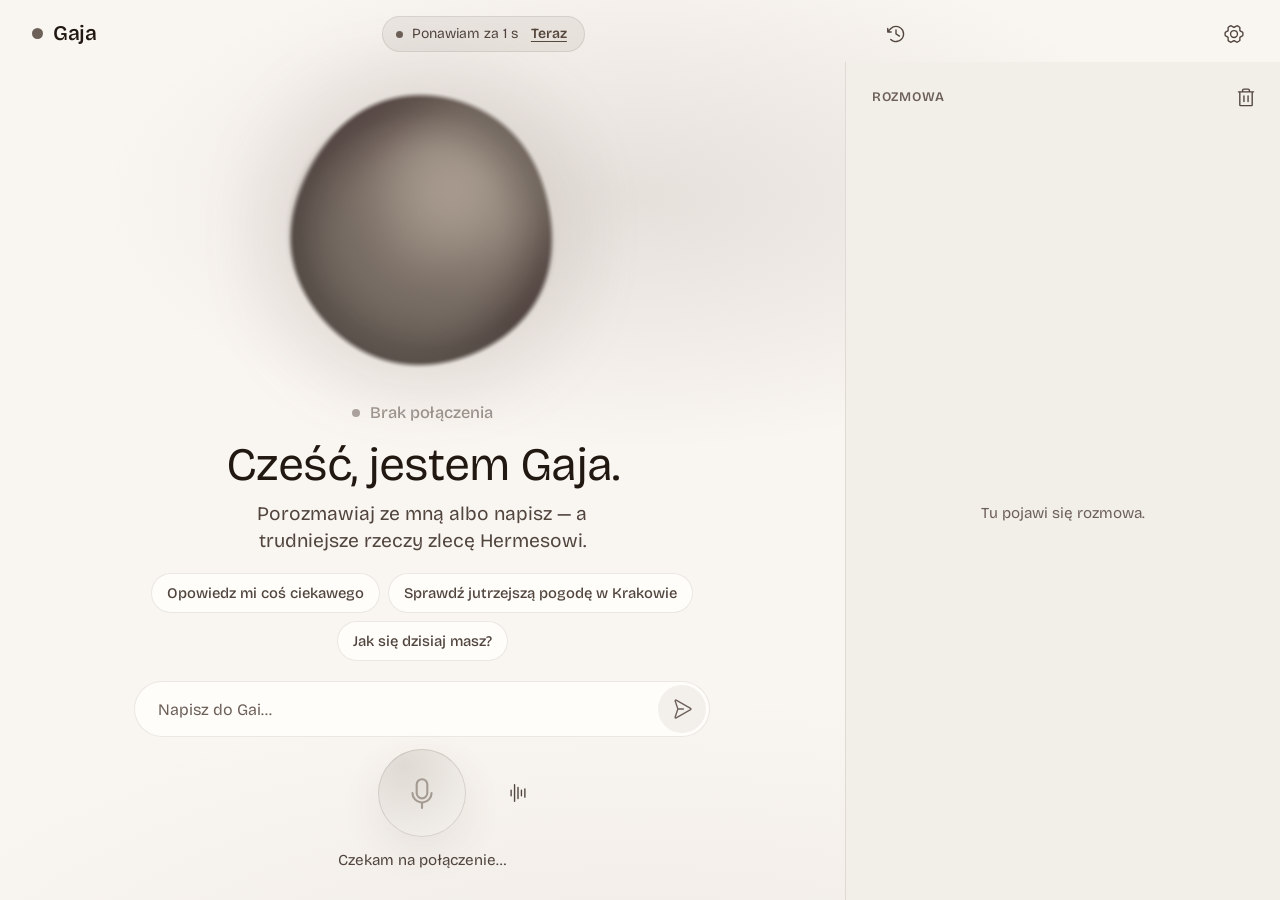
==== commit d4491ca4: "feat(ui): extend settings sheet with vocab, memory, timers, devices, and diagnostics Mount API route" ====
--- a/web/index.html
+++ b/web/index.html
@@ -36,6 +36,9 @@
       <span id="conn-text">Łączę…</span>
       <button type="button" class="conn-retry" id="conn-retry" hidden data-i18n="conn.retry_now">Teraz</button>
     </div>
+    <button type="button" class="icon-btn" id="btn-history" data-i18n-aria="history.title" aria-label="Historia rozmów" aria-haspopup="dialog">
+      <svg class="ico" aria-hidden="true"><use href="icons.svg#i-history"/></svg>
+    </button>
     <button type="button" class="icon-btn" id="btn-settings" data-i18n-aria="top.settings" aria-label="Ustawienia" aria-haspopup="dialog">
       <svg class="ico" aria-hidden="true"><use href="icons.svg#i-settings"/></svg>
     </button>
@@ -109,6 +112,27 @@
 </div>
 
 <div class="backdrop" id="backdrop" hidden></div>
+
+<section class="sheet history" id="history-drawer" role="dialog" aria-modal="true" aria-labelledby="history-title" inert>
+  <div class="sheet-grip" id="history-grip"><span class="grip-bar"></span></div>
+  <div class="sheet-head">
+    <h2 id="history-title" data-i18n="history.title">Historia rozmów</h2>
+    <div class="sheet-actions">
+      <button type="button" class="icon-btn small" id="btn-clear-history" data-i18n-aria="history.clear" data-i18n-title="history.clear" aria-label="Wyczyść historię">
+        <svg class="ico" aria-hidden="true"><use href="icons.svg#i-trash"/></svg>
+      </button>
+      <button type="button" class="icon-btn small" id="history-close" data-i18n-aria="settings.close" aria-label="Zamknij historię">
+        <svg class="ico" aria-hidden="true"><use href="icons.svg#i-close"/></svg>
+      </button>
+    </div>
+  </div>
+  <div class="history-search-wrap">
+    <input type="search" id="history-search" class="history-search-input" data-i18n-ph="history.search_ph" placeholder="Szukaj w historii…">
+  </div>
+  <div class="sheet-scroll">
+    <ul class="history-list" id="history-list"></ul>
+  </div>
+</section>
 
 <section class="sheet settings" id="settings" role="dialog" aria-modal="true" aria-labelledby="settings-title" inert>
   <div class="sheet-grip" id="settings-grip"><span class="grip-bar"></span></div>
@@ -182,6 +206,59 @@
       </span>
     </div>
 
+    <div class="sec-panel" id="sec-vocab">
+      <span class="field-label" data-i18n="vocab.title">Słownik użytkownika</span>
+      <form class="inline-form" id="form-add-vocab">
+        <input type="text" id="input-vocab-term" class="input-text" data-i18n-ph="vocab.term_ph" placeholder="Nowe słowo" required>
+        <input type="text" id="input-vocab-aliases" class="input-text" data-i18n-ph="vocab.alias_ph" placeholder="Warianty (po przecinku)">
+        <select id="select-vocab-lang" class="select small">
+          <option value="pl">PL</option>
+          <option value="en">EN</option>
+        </select>
+        <button type="submit" class="btn small" data-i18n="vocab.add">Dodaj</button>
+      </form>
+      <div class="vocab-list" id="vocab-terms-list"></div>
+      <div class="vocab-sug-wrap" id="vocab-sug-wrap" hidden>
+        <span class="field-sub" data-i18n="vocab.suggestions">Propozycje słownika</span>
+        <div class="sug-list" id="vocab-sug-list"></div>
+      </div>
+    </div>
+
+    <div class="sec-panel" id="sec-memory">
+      <span class="field-label" data-i18n="memory.title">Pamięć asystenta</span>
+      <form class="inline-form" id="form-add-memory">
+        <input type="text" id="input-memory-text" class="input-text" data-i18n-ph="memory.ph" placeholder="Nowy fakt do zapamiętania…" required>
+        <button type="submit" class="btn small" data-i18n="memory.add">Zapamiętaj</button>
+      </form>
+      <div class="memory-list" id="memory-list"></div>
+    </div>
+
+    <div class="sec-panel" id="sec-timers">
+      <span class="field-label" data-i18n="timers.title">Minutniki i przypomnienia</span>
+      <div class="timers-list" id="timers-list"></div>
+    </div>
+
+    <div class="sec-panel" id="sec-devices">
+      <span class="field-label" data-i18n="devices.title">Urządzenia głosowe</span>
+      <div class="devices-list" id="devices-list"></div>
+    </div>
+
+    <div class="sec-panel" id="sec-diagnostics">
+      <span class="field-label" data-i18n="diag.title">Szczegółowa diagnostyka</span>
+      <div class="diag-block">
+        <strong class="diag-block-title" data-i18n="diag.gpu">Karta graficzna (GPU)</strong>
+        <p class="diag-value" id="diag-gpu">Ładowanie…</p>
+      </div>
+      <div class="diag-block">
+        <strong class="diag-block-title" data-i18n="diag.stages">Opóźnienia etapów (p50)</strong>
+        <p class="diag-value" id="diag-stages">Ładowanie…</p>
+      </div>
+      <div class="diag-block">
+        <strong class="diag-block-title" data-i18n="diag.wakes">Rejestr wybudzeń urządzeń</strong>
+        <div class="diag-wakes-list" id="diag-wakes"></div>
+      </div>
+    </div>
+
     <div class="diag">
       <span class="field-label" data-i18n="settings.diag">Diagnostyka</span>
       <p class="settings-foot" id="settings-foot"></p>
--- a/web/style.css
+++ b/web/style.css
@@ -1117,3 +1117,340 @@
 @media (hover: hover) { .rec-row:not(:disabled):hover { background: var(--veil); } }
 .rec-export { align-self: flex-start; margin-top: 14px; }
 a.btn, a.icon-btn { text-decoration: none; }
+
+/* ------------------------------------------------------------------------------- history drawer & extended settings */
+
+.sheet.history {
+  padding: 0 20px calc(var(--safe-b) + 14px);
+}
+
+.history-search-wrap {
+  padding: 6px 0 12px;
+  flex: none;
+}
+
+.history-search-input {
+  width: 100%;
+  height: 40px;
+  padding: 0 14px;
+  border-radius: 10px;
+  border: 1px solid var(--line);
+  background: var(--bg);
+  color: var(--text);
+  font-size: 0.92rem;
+  outline: none;
+  transition: border-color 180ms var(--ease);
+}
+.history-search-input:focus {
+  border-color: var(--accent);
+}
+
+.history-list {
+  list-style: none;
+  margin: 0;
+  padding: 0 0 16px;
+  display: flex;
+  flex-direction: column;
+  gap: 10px;
+}
+
+.history-item {
+  background: var(--bg);
+  border: 1px solid var(--line);
+  border-radius: 12px;
+  padding: 10px 14px;
+  display: flex;
+  flex-direction: column;
+  gap: 6px;
+}
+
+.history-meta {
+  display: flex;
+  align-items: center;
+  justify-content: space-between;
+  gap: 8px;
+  font-size: 0.78rem;
+  color: var(--text-3);
+}
+
+.history-role {
+  font-weight: 600;
+  color: var(--accent);
+}
+.history-item.role-user .history-role {
+  color: var(--text-2);
+}
+
+.history-time {
+  font-variant-numeric: tabular-nums;
+  margin-left: auto;
+}
+
+.history-tool {
+  font-size: 0.72rem;
+  padding: 2px 6px;
+  border-radius: 4px;
+  background: var(--line);
+  color: var(--text-2);
+}
+
+.history-text {
+  font-size: 0.92rem;
+  color: var(--text);
+  line-height: 1.42;
+  word-break: break-word;
+}
+
+.history-empty {
+  text-align: center;
+  color: var(--text-3);
+  padding: 40px 16px;
+  font-size: 0.95rem;
+}
+
+.sec-panel {
+  padding: 16px 0 14px;
+  border-top: 1px solid var(--line);
+  display: flex;
+  flex-direction: column;
+  gap: 12px;
+}
+.sec-panel[hidden] {
+  display: none !important;
+}
+
+.inline-form {
+  display: flex;
+  gap: 8px;
+  flex-wrap: wrap;
+}
+
+.input-text {
+  flex: 1;
+  min-width: 110px;
+  height: 38px;
+  padding: 0 12px;
+  border-radius: 8px;
+  border: 1px solid var(--line);
+  background: var(--bg);
+  color: var(--text);
+  font-size: 0.88rem;
+  outline: none;
+}
+.input-text:focus {
+  border-color: var(--accent);
+}
+
+.select.small {
+  height: 38px;
+  padding: 0 8px;
+  border-radius: 8px;
+  border: 1px solid var(--line);
+  background: var(--bg);
+  color: var(--text);
+  font-size: 0.85rem;
+}
+
+.btn.small {
+  height: 38px;
+  padding: 0 14px;
+  border-radius: 8px;
+  font-size: 0.85rem;
+  font-weight: 500;
+  background: var(--accent);
+  color: var(--bg);
+  border: none;
+  cursor: pointer;
+  display: inline-flex;
+  align-items: center;
+  justify-content: center;
+  gap: 6px;
+}
+.btn.small.primary {
+  background: var(--accent);
+  color: var(--bg);
+}
+
+.btn-del {
+  background: none;
+  border: none;
+  color: var(--text-3);
+  font-size: 1.3rem;
+  line-height: 1;
+  cursor: pointer;
+  padding: 4px 8px;
+  border-radius: 6px;
+  transition: color 150ms var(--ease);
+}
+.btn-del:hover {
+  color: #ef4444;
+}
+
+.vocab-list, .memory-list, .timers-list, .devices-list {
+  display: flex;
+  flex-direction: column;
+  gap: 8px;
+}
+
+.vocab-item, .memory-item, .timer-item {
+  display: flex;
+  align-items: center;
+  justify-content: space-between;
+  padding: 8px 12px;
+  background: var(--bg);
+  border: 1px solid var(--line);
+  border-radius: 8px;
+  gap: 8px;
+  font-size: 0.88rem;
+}
+
+.vocab-info, .timer-info {
+  display: flex;
+  align-items: center;
+  gap: 6px;
+  flex-wrap: wrap;
+}
+
+.vocab-aliases, .timer-due {
+  color: var(--text-3);
+  font-size: 0.82rem;
+}
+
+.badge {
+  font-size: 0.7rem;
+  padding: 1px 5px;
+  border-radius: 4px;
+  background: var(--line);
+  color: var(--text-2);
+  text-transform: uppercase;
+}
+
+.vocab-sug-wrap {
+  margin-top: 6px;
+  display: flex;
+  flex-direction: column;
+  gap: 8px;
+}
+.field-sub {
+  font-size: 0.76rem;
+  font-weight: 600;
+  color: var(--text-3);
+  text-transform: uppercase;
+}
+
+.sug-list {
+  display: flex;
+  flex-direction: column;
+  gap: 8px;
+}
+
+.sug-card {
+  padding: 10px 12px;
+  background: var(--bg);
+  border: 1px dashed var(--accent);
+  border-radius: 8px;
+  display: flex;
+  align-items: center;
+  justify-content: space-between;
+  gap: 10px;
+}
+.sug-info {
+  font-size: 0.88rem;
+}
+.sug-meta {
+  font-size: 0.78rem;
+  color: var(--text-3);
+  margin-top: 2px;
+}
+.sug-actions {
+  display: flex;
+  gap: 6px;
+}
+
+.device-card {
+  padding: 10px 12px;
+  background: var(--bg);
+  border: 1px solid var(--line);
+  border-radius: 8px;
+  display: flex;
+  flex-direction: column;
+  gap: 4px;
+}
+.device-head {
+  display: flex;
+  align-items: center;
+  gap: 8px;
+  font-size: 0.9rem;
+}
+.device-dot {
+  width: 8px;
+  height: 8px;
+  border-radius: 50%;
+  background: var(--text-3);
+}
+.device-card.is-online .device-dot {
+  background: #22c55e;
+}
+.device-status {
+  font-size: 0.78rem;
+  margin-left: auto;
+  color: var(--text-3);
+}
+.device-card.is-online .device-status {
+  color: #22c55e;
+}
+.device-meta {
+  font-size: 0.78rem;
+  color: var(--text-3);
+}
+
+.diag-block {
+  padding: 10px 12px;
+  background: var(--bg);
+  border: 1px solid var(--line);
+  border-radius: 8px;
+  display: flex;
+  flex-direction: column;
+  gap: 4px;
+}
+.diag-block-title {
+  font-size: 0.8rem;
+  color: var(--text-2);
+}
+.diag-value {
+  font-size: 0.84rem;
+  color: var(--text);
+  font-family: var(--mono);
+}
+.diag-wakes-list {
+  display: flex;
+  flex-direction: column;
+  gap: 4px;
+}
+.wake-row {
+  display: flex;
+  align-items: center;
+  gap: 8px;
+  font-size: 0.8rem;
+  padding: 3px 0;
+  border-bottom: 1px solid var(--line);
+}
+.wake-badge {
+  font-weight: bold;
+  width: 14px;
+}
+.wake-ok .wake-badge { color: #22c55e; }
+.wake-rej .wake-badge { color: #ef4444; }
+.wake-info { font-family: var(--mono); font-size: 0.78rem; }
+
+@media (min-width: 900px) and (min-height: 480px) {
+  .history { left: 50%; right: auto; bottom: 28px; width: 480px; translate: -50% calc(120% + var(--drag, 0px)); border-radius: 28px; }
+  .history.is-open { translate: -50% 0; }
+  .history .sheet-grip { display: none; }
+  .history .sheet-head { padding-top: 20px; }
+}
+
+@media (min-width: 600px) and (max-width: 899px) {
+  .history { left: 50%; right: auto; width: 520px; translate: -50% calc(104% + var(--drag, 0px)); }
+  .history.is-open { translate: -50% var(--drag, 0px); }
+}
